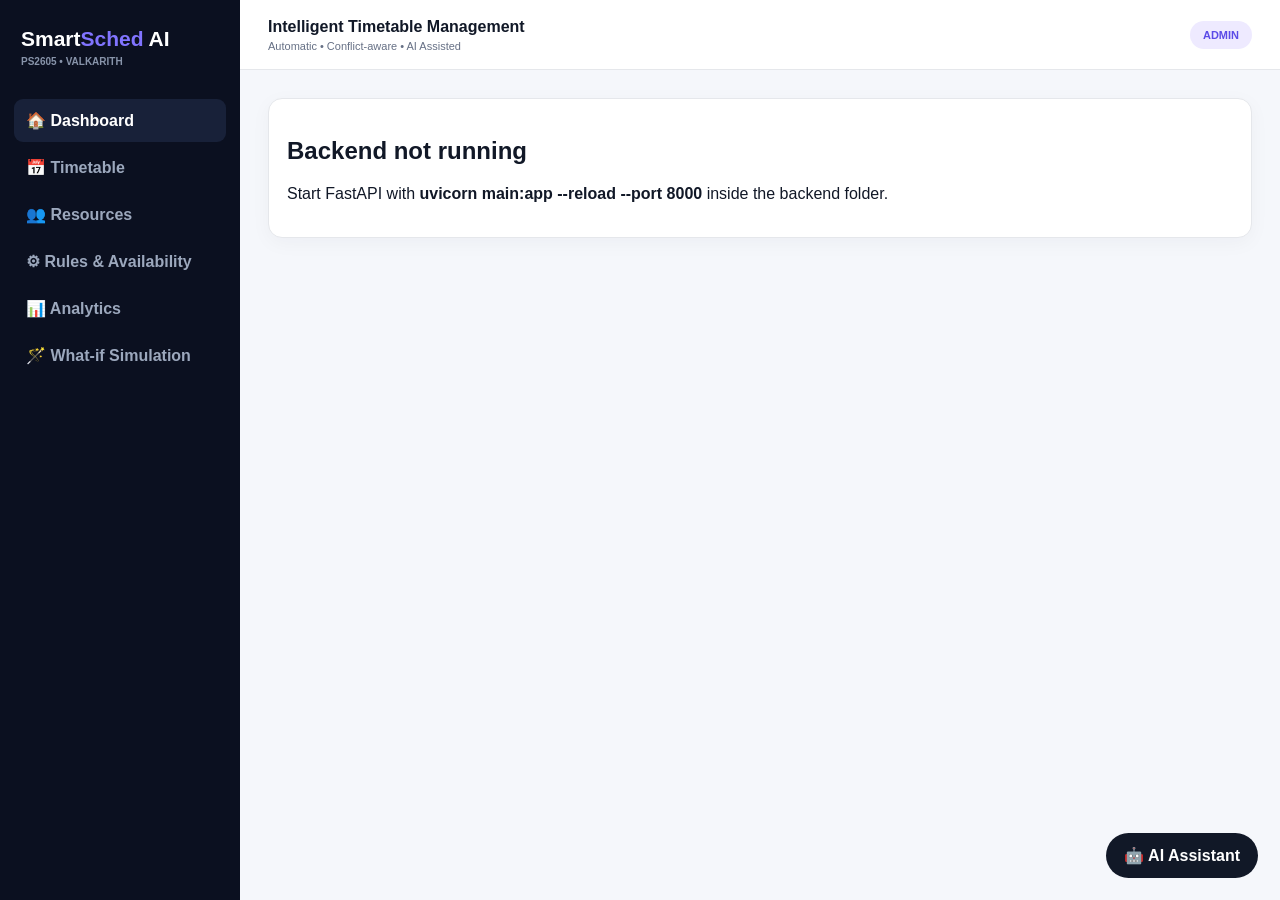
==== frontend/index.html @ b8003b37 "Initial commit" ====
<!doctype html>
<html lang="en">
<head>
<meta charset="UTF-8">
<meta name="viewport" content="width=device-width,initial-scale=1.0">
<title>SmartSched AI</title>
<link rel="stylesheet" href="style.css">
</head>
<body>
<div class="layout">
<aside>
  <div class="logo">Smart<span>Sched</span> AI<small>PS2605 • VALKARITH</small></div>
  <nav>
    <button class="active" data-page="dashboard">🏠 Dashboard</button>
    <button data-page="timetable">📅 Timetable</button>
    <button data-page="resources">👥 Resources</button>
    <button data-page="rules">⚙ Rules & Availability</button>
    <button data-page="analytics">📊 Analytics</button>
    <button data-page="whatif">🪄 What-if Simulation</button>
  </nav>
</aside>
<main>
<header><div><b>Intelligent Timetable Management</b><small>Automatic • Conflict-aware • AI Assisted</small></div><span class="badge">ADMIN</span></header>
<section id="app"></section>
</main>
</div>

<button class="ai-fab" id="aiOpen">🤖 AI Assistant</button>
<div class="ai-panel hidden" id="aiPanel">
  <div class="ai-head"><b>🤖 AI Scheduling Assistant</b><button id="aiClose">×</button></div>
  <div class="ai-body" id="aiBody"><div class="bubble">Hi! Ask me about conflicts, faculty workload, rooms, timetable generation or what-if scenarios.</div></div>
  <div class="ai-input"><input id="aiInput" placeholder="Ask something..."><button id="aiSend">➤</button></div>
</div>
<div id="toast"></div>
<script src="app.js"></script>
</body>
</html>
---- frontend/style.css ----
*{box-sizing:border-box}body{margin:0;font-family:Arial,sans-serif;background:#f5f7fb;color:#111827}button,input,select{font:inherit}button{cursor:pointer;border:1px solid #e5e7eb;background:#fff;border-radius:9px;padding:9px 12px;font-weight:600}button:hover{background:#f8fafc}.layout{display:flex;min-height:100vh}aside{width:240px;background:#0b1020;color:#dbe3f2;position:fixed;top:0;bottom:0;padding:20px 14px}.logo{font-size:21px;font-weight:800;color:#fff;padding:7px;margin-bottom:25px}.logo span{color:#8174ff}.logo small{display:block;color:#8894aa;font-size:10px;margin-top:5px}nav button{display:block;width:100%;text-align:left;border:0;background:transparent;color:#9ca8bd;margin:4px 0;padding:12px}.nav-active,nav button.active,nav button:hover{background:#182139;color:#fff}main{margin-left:240px;width:calc(100% - 240px)}header{height:70px;background:#fff;border-bottom:1px solid #e5e7eb;padding:0 28px;display:flex;justify-content:space-between;align-items:center;position:sticky;top:0;z-index:5}header b{display:block}header small{display:block;color:#667085;font-size:11px;margin-top:4px}.badge{background:#eeeaff;color:#5b4be7;border-radius:20px;padding:8px 13px;font-size:11px;font-weight:bold}#app{padding:28px;max-width:1500px;margin:auto}.title{display:flex;justify-content:space-between;align-items:end;margin-bottom:20px}.title h1{margin:0 0 6px;font-size:30px}.title p{margin:0;color:#667085;font-size:13px}.actions{display:flex;gap:8px}.primary{background:#5b5ce2;color:#fff;border-color:#5b5ce2}.success{background:#ecfdf3;color:#067647}.cards{display:grid;grid-template-columns:repeat(4,1fr);gap:14px;margin-bottom:18px}.card,.panel{background:#fff;border:1px solid #e5e7eb;border-radius:14px;padding:18px;box-shadow:0 5px 20px #1018280a}.card span{display:block;color:#667085;font-size:11px}.card b{font-size:27px;display:block;margin:5px 0}.grid2{display:grid;grid-template-columns:1fr 1fr;gap:18px}.panel{margin-bottom:18px}.panel h3{margin:0 0 6px}.muted{color:#667085;font-size:12px}.quick{display:grid;grid-template-columns:1fr 1fr;gap:9px;margin-top:12px}.quick button{text-align:left;padding:15px;background:#f7f7ff}.status{display:flex;justify-content:space-between;padding:11px 0;border-bottom:1px dashed #ddd;font-size:12px}table{width:100%;border-collapse:collapse;font-size:12px}th,td{text-align:left;padding:11px;border-bottom:1px solid #edf0f4}th{background:#f8fafc;color:#667085;font-size:10px;text-transform:uppercase}.table-wrap{overflow:auto}.form{display:flex;gap:8px;margin-bottom:14px}.form input{flex:1}input,select{padding:9px;border:1px solid #dfe3ea;border-radius:8px;outline:none}.toolbar{display:flex;gap:8px;align-items:center;margin-bottom:15px;flex-wrap:wrap}.tt{overflow:auto}.tt table{min-width:950px}.class{background:#f0efff;border:1px solid #dcd9ff;border-radius:8px;padding:7px;margin:3px;font-size:10px}.class b,.class span{display:block}.class b{color:#4338ca}.class span{color:#667085;margin-top:3px}.availability{display:grid;grid-template-columns:100px repeat(5,1fr);gap:4px;margin-top:15px}.availability>*{font-size:9px;padding:7px;text-align:center}.availability button{background:#ecfdf3;color:#027a48}.availability button.off{background:#fff1f0;color:#b42318}.rooms{display:grid;grid-template-columns:1fr 1fr;gap:10px}.room{border:1px solid #e5e7eb;border-radius:10px;padding:12px}.room button{font-size:9px;margin:2px;padding:5px}.room button.blocked{background:#fff1f0;color:#b42318}.bar{margin:14px 0}.barhead{display:flex;justify-content:space-between;font-size:11px}.barbg{height:9px;background:#edf0f5;border-radius:9px;margin-top:5px}.barfill{height:100%;background:#5b5ce2;border-radius:9px}.ai-fab{position:fixed;right:22px;bottom:22px;background:#111827;color:#fff;border:0;border-radius:25px;padding:13px 18px;z-index:10}.ai-panel{position:fixed;right:22px;bottom:75px;width:360px;height:480px;background:#fff;border:1px solid #ddd;border-radius:15px;box-shadow:0 20px 60px #0002;z-index:11;display:flex;flex-direction:column;overflow:hidden}.hidden{display:none}.ai-head{background:#111827;color:#fff;padding:13px;display:flex;justify-content:space-between}.ai-head button{background:none;color:#fff;border:0}.ai-body{flex:1;overflow:auto;background:#f8fafc;padding:12px}.bubble{background:#fff;border:1px solid #e5e7eb;border-radius:10px;padding:9px;font-size:11px;margin-bottom:8px}.user{background:#5b5ce2;color:#fff;margin-left:40px}.ai-input{display:flex;gap:5px;padding:9px;border-top:1px solid #ddd}.ai-input input{flex:1}.ai-input button{background:#111827;color:#fff}#toast{position:fixed;right:20px;top:85px;background:#111827;color:#fff;padding:11px 14px;border-radius:9px;font-size:11px;display:none;z-index:20}@media(max-width:900px){aside{width:70px}.logo{font-size:0}.logo:before{content:"S";font-size:22px}.logo small{display:none}nav button{font-size:0;text-align:center}main{margin-left:70px;width:calc(100% - 70px)}.cards{grid-template-columns:1fr 1fr}.grid2{grid-template-columns:1fr}}@media(max-width:600px){.cards{grid-template-columns:1fr}.title{display:block}.actions{margin-top:12px}.rooms{grid-template-columns:1fr}.ai-panel{left:10px;right:10px;width:auto}}
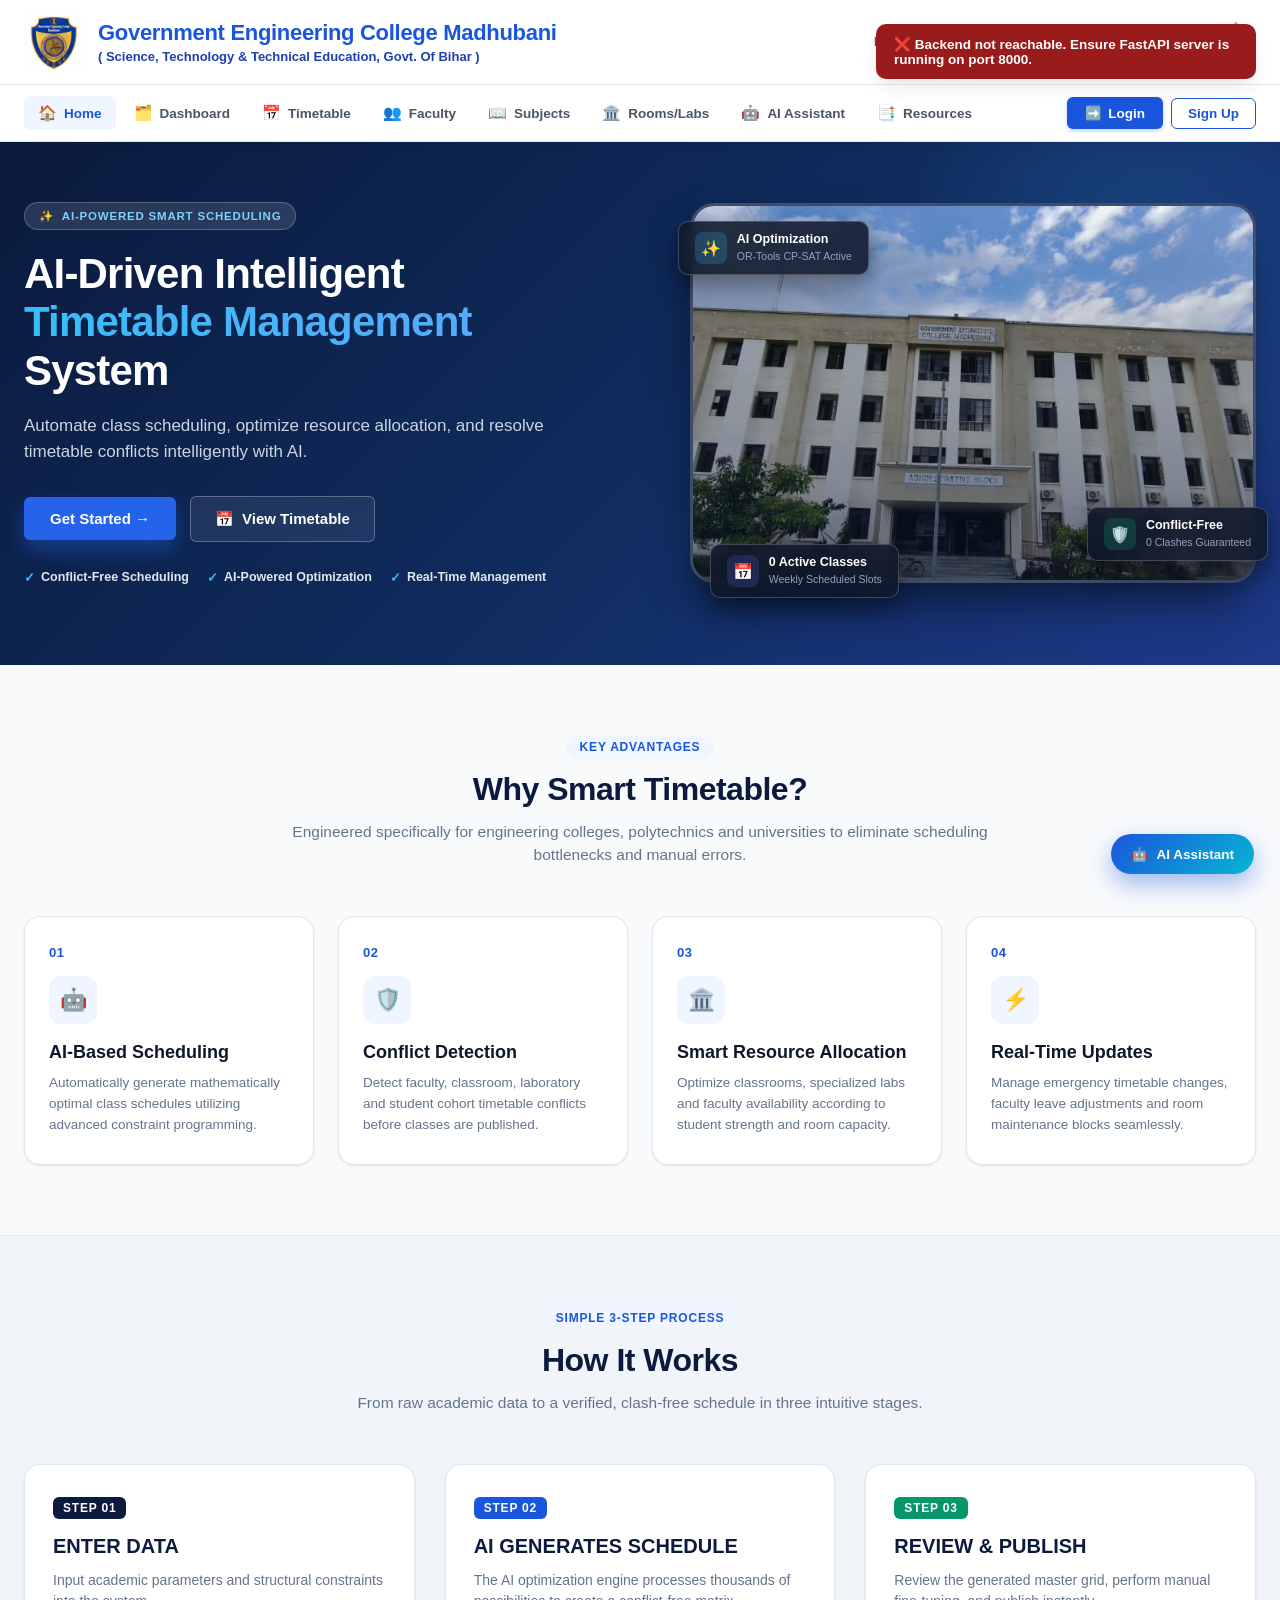
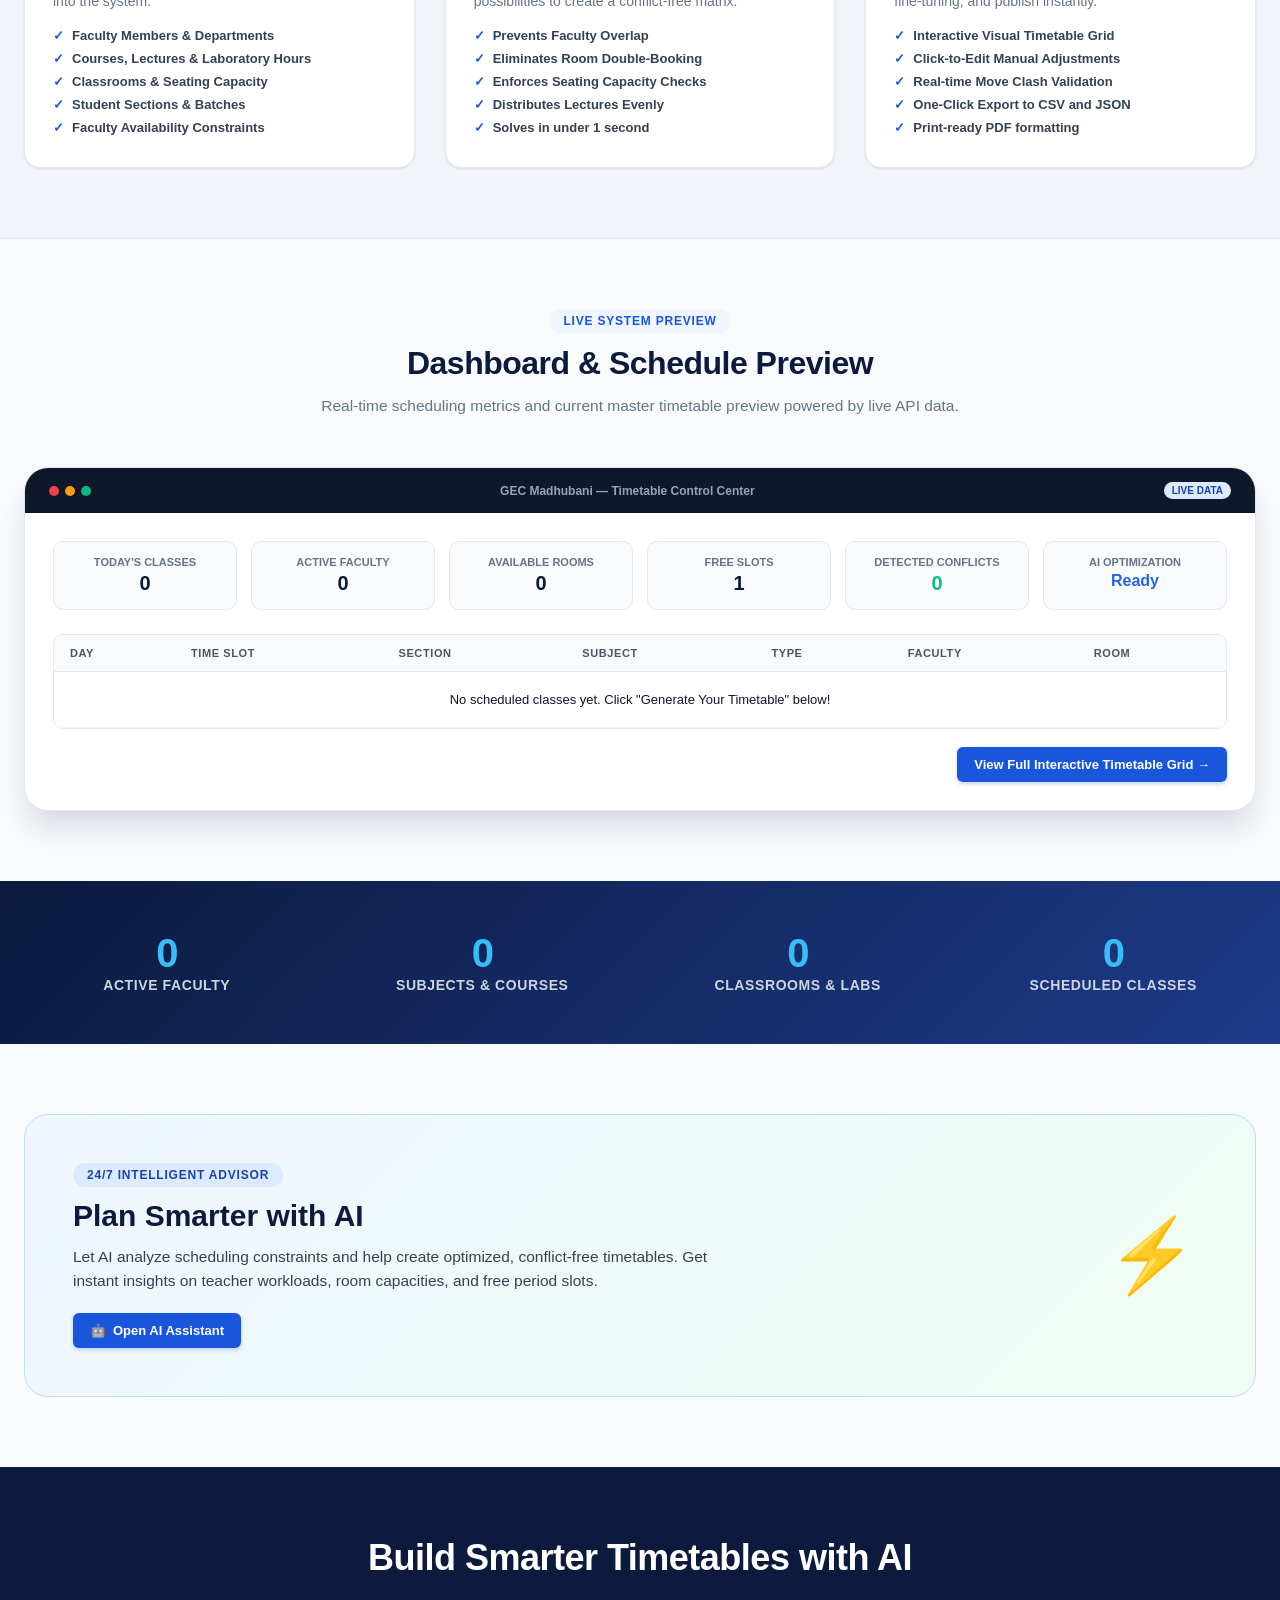
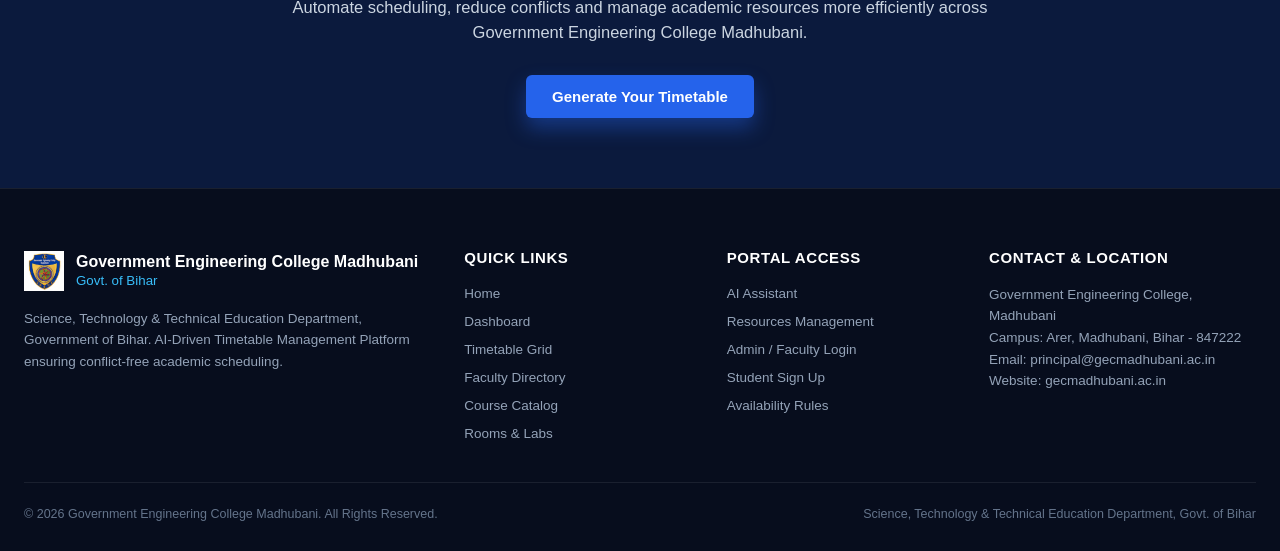
==== commit 0feaf553: "Update website" ====
--- a/frontend/index.html
+++ b/frontend/index.html
@@ -1,37 +1,470 @@
-<!doctype html>
+<!DOCTYPE html>
 <html lang="en">
 <head>
-<meta charset="UTF-8">
-<meta name="viewport" content="width=device-width,initial-scale=1.0">
-<title>SmartSched AI</title>
-<link rel="stylesheet" href="style.css">
+  <meta charset="UTF-8">
+  <meta name="viewport" content="width=device-width, initial-scale=1.0">
+  <title>Government Engineering College Madhubani — AI-Driven Intelligent Timetable Management System</title>
+  <link rel="stylesheet" href="style.css">
+  <link rel="icon" href="images/college_logo.png" type="image/png">
 </head>
 <body>
-<div class="layout">
-<aside>
-  <div class="logo">Smart<span>Sched</span> AI<small>PS2605 • VALKARITH</small></div>
-  <nav>
-    <button class="active" data-page="dashboard">🏠 Dashboard</button>
-    <button data-page="timetable">📅 Timetable</button>
-    <button data-page="resources">👥 Resources</button>
-    <button data-page="rules">⚙ Rules & Availability</button>
-    <button data-page="analytics">📊 Analytics</button>
-    <button data-page="whatif">🪄 What-if Simulation</button>
+
+  <!-- ========================================================
+       TOP COLLEGE BRANDING BANNER (Government of Bihar & GEC Madhubani)
+       ======================================================== -->
+  <header class="college-top-banner">
+    <div class="college-banner-inner">
+      <a href="javascript:void(0)" class="college-brand-left" onclick="navigate('home')">
+        <img src="images/college_logo.png" alt="Government Engineering College Madhubani Logo" class="college-logo-img">
+        <div class="college-titles">
+          <h1>Government Engineering College Madhubani</h1>
+          <div class="college-sub">( Science, Technology & Technical Education, Govt. Of Bihar )</div>
+        </div>
+      </a>
+
+      <div class="college-banner-right">
+        <!-- Accessibility Bar -->
+        <div class="accessibility-bar">
+          <div class="font-size-ctrls">
+            <span>Font Size:</span>
+            <button class="font-btn" onclick="setFontSize('lg')" title="Increase Font Size">A+</button>
+            <button class="font-btn" onclick="setFontSize('normal')" title="Normal Font Size">A</button>
+            <button class="font-btn" onclick="setFontSize('sm')" title="Decrease Font Size">A-</button>
+          </div>
+          <div class="color-dots">
+            <span>Color Scheme:</span>
+            <div class="color-dot blue" onclick="setColorTheme('blue')" title="Blue Theme"></div>
+            <div class="color-dot green" onclick="setColorTheme('green')" title="Green Theme"></div>
+            <div class="color-dot purple" onclick="setColorTheme('purple')" title="Purple Theme"></div>
+            <div class="color-dot amber" onclick="setColorTheme('amber')" title="Amber Theme"></div>
+          </div>
+        </div>
+
+        <!-- Government of Bihar State Emblem -->
+        <img src="images/bihar_emblem.png" alt="Government of Bihar Emblem" class="bihar-emblem-img">
+      </div>
+    </div>
+  </header>
+
+  <!-- ========================================================
+       STICKY MAIN NAVIGATION BAR
+       ======================================================== -->
+  <nav class="main-navbar">
+    <div class="navbar-inner">
+      <ul class="nav-links" id="mainNavLinks">
+        <li>
+          <button class="nav-item-btn active" data-nav="home" onclick="navigate('home')">
+            <span class="icon">🏠</span> Home
+          </button>
+        </li>
+        <li>
+          <button class="nav-item-btn" data-nav="dashboard" onclick="navigate('dashboard')">
+            <span class="icon">🗂️</span> Dashboard
+          </button>
+        </li>
+        <li>
+          <button class="nav-item-btn" data-nav="timetable" onclick="navigate('timetable')">
+            <span class="icon">📅</span> Timetable
+          </button>
+        </li>
+        <li>
+          <button class="nav-item-btn" data-nav="faculty" onclick="navigate('faculty')">
+            <span class="icon">👥</span> Faculty
+          </button>
+        </li>
+        <li>
+          <button class="nav-item-btn" data-nav="subjects" onclick="navigate('subjects')">
+            <span class="icon">📖</span> Subjects
+          </button>
+        </li>
+        <li>
+          <button class="nav-item-btn" data-nav="rooms" onclick="navigate('rooms')">
+            <span class="icon">🏛️</span> Rooms/Labs
+          </button>
+        </li>
+        <li>
+          <button class="nav-item-btn" data-nav="ai" onclick="openAiAssistant()">
+            <span class="icon">🤖</span> AI Assistant
+          </button>
+        </li>
+        <li>
+          <button class="nav-item-btn" data-nav="resources" onclick="navigate('resources')">
+            <span class="icon">📑</span> Resources
+          </button>
+        </li>
+      </ul>
+
+      <!-- Mobile Hamburger Button -->
+      <button class="mobile-hamburger" id="navToggleBtn" onclick="toggleMobileNav()" aria-label="Toggle Navigation">
+        ☰
+      </button>
+
+      <!-- Right Side Auth Buttons (Login & Sign Up) -->
+      <div class="nav-auth-group">
+        <div id="unauthButtons" style="display:flex; align-items:center; gap:8px;">
+          <button class="nav-login-btn" onclick="openAuthModal('login')">
+            <span>➡️</span> Login
+          </button>
+          <button class="nav-signup-btn" onclick="openAuthModal('register')">
+            Sign Up
+          </button>
+        </div>
+
+        <div id="authProfileGroup" style="display:none; align-items:center; gap:8px;">
+          <div class="user-profile-badge" onclick="openAuthModal('login')" title="Account settings">
+            <div class="user-avatar" id="headerAvatar">A</div>
+            <div class="user-info">
+              <span class="user-name" id="headerUserName">Admin</span>
+              <span class="role-pill admin" id="headerUserRole">ADMIN</span>
+            </div>
+          </div>
+          <button class="btn btn-sm btn-secondary" onclick="logout()" title="Logout">Logout</button>
+        </div>
+      </div>
+    </div>
   </nav>
-</aside>
-<main>
-<header><div><b>Intelligent Timetable Management</b><small>Automatic • Conflict-aware • AI Assisted</small></div><span class="badge">ADMIN</span></header>
-<section id="app"></section>
-</main>
-</div>
-
-<button class="ai-fab" id="aiOpen">🤖 AI Assistant</button>
-<div class="ai-panel hidden" id="aiPanel">
-  <div class="ai-head"><b>🤖 AI Scheduling Assistant</b><button id="aiClose">×</button></div>
-  <div class="ai-body" id="aiBody"><div class="bubble">Hi! Ask me about conflicts, faculty workload, rooms, timetable generation or what-if scenarios.</div></div>
-  <div class="ai-input"><input id="aiInput" placeholder="Ask something..."><button id="aiSend">➤</button></div>
-</div>
-<div id="toast"></div>
-<script src="app.js"></script>
+
+  <!-- ========================================================
+       DYNAMIC APP VIEW MOUNT POINT
+       ======================================================== -->
+  <main id="app">
+    <!-- Rendered dynamically by app.js: Homepage or Management Views -->
+  </main>
+
+  <!-- ========================================================
+       FLOATING AI ASSISTANT WIDGET
+       ======================================================== -->
+  <button class="ai-fab" id="aiOpenBtn" onclick="openAiAssistant()">
+    <span>🤖</span> AI Assistant
+  </button>
+
+  <div class="ai-drawer hidden" id="aiDrawer">
+    <div class="ai-drawer-header">
+      <b><span>🤖</span> SmartSched AI Assistant</b>
+      <button class="ai-close-btn" id="aiCloseBtn" onclick="closeAiAssistant()">×</button>
+    </div>
+    <div class="ai-messages-container" id="aiMessages">
+      <div class="ai-bubble assistant">
+        👋 Hello! I am your AI Timetable Assistant for <b>Government Engineering College Madhubani</b>. Ask me about conflict checks, faculty workload, room utilization, or how the CP-SAT scheduling algorithm works!
+      </div>
+    </div>
+    <div class="ai-prompt-chips">
+      <button class="chip-btn" onclick="sendAiPrompt('Check conflicts')">⚠️ Check conflicts</button>
+      <button class="chip-btn" onclick="sendAiPrompt('Faculty workload')">👨‍🏫 Faculty workload</button>
+      <button class="chip-btn" onclick="sendAiPrompt('Room utilization')">🚪 Room utilization</button>
+      <button class="chip-btn" onclick="sendAiPrompt('Sections overview')">📚 Sections</button>
+      <button class="chip-btn" onclick="sendAiPrompt('How does the AI generator work?')">⚙️ Solver rules</button>
+    </div>
+    <div class="ai-input-bar">
+      <input type="text" id="aiInput" placeholder="Ask AI assistant...">
+      <button id="aiSendBtn" onclick="sendAiMessage()">➤</button>
+    </div>
+  </div>
+
+  <!-- Toast Notification Container -->
+  <div id="toast"></div>
+
+  <!-- ========================================================
+       MODALS
+       ======================================================== -->
+
+  <!-- Auth Modal (Sign In & Sign Up) -->
+  <div class="modal-overlay" id="authModal">
+    <div class="modal-content" style="max-width: 440px;">
+      <div class="modal-header">
+        <h3 id="authModalTitle">Sign In to SmartSched</h3>
+        <button class="modal-close-btn" onclick="closeModal('authModal')">×</button>
+      </div>
+      <div class="modal-body">
+        <div style="display:flex; border-bottom:1px solid #e2e8f0; margin-bottom:16px;">
+          <button id="authTabLogin" class="btn" style="flex:1; border-radius:0; border-bottom:2px solid var(--royal-blue); font-weight:700;" onclick="switchAuthTab('login')">Sign In</button>
+          <button id="authTabRegister" class="btn" style="flex:1; border-radius:0; border-bottom:2px solid transparent; color:#64748b;" onclick="switchAuthTab('register')">Sign Up</button>
+        </div>
+
+        <form id="authForm" onsubmit="handleAuthSubmit(event)">
+          <!-- Register Only Fields -->
+          <div id="registerFields" style="display:none;">
+            <div class="form-group">
+              <label>Full Name</label>
+              <input type="text" id="authFullName" class="form-control" placeholder="e.g. Prof. R. K. Sharma">
+            </div>
+            <div class="form-group">
+              <label>Email Address</label>
+              <input type="email" id="authEmail" class="form-control" placeholder="name@gecmadhubani.ac.in">
+            </div>
+            <div class="form-group">
+              <label>User Role</label>
+              <select id="authRole" class="form-control">
+                <option value="student">Student</option>
+                <option value="teacher">Teacher / Faculty</option>
+                <option value="admin">Administrator</option>
+              </select>
+            </div>
+          </div>
+
+          <div class="form-group">
+            <label>Username</label>
+            <input type="text" id="authUsername" class="form-control" placeholder="Enter username" required>
+          </div>
+          <div class="form-group">
+            <label>Password</label>
+            <input type="password" id="authPassword" class="form-control" placeholder="Enter password" required>
+          </div>
+
+          <div style="display:flex; justify-content:space-between; align-items:center; margin:14px 0;">
+            <div style="font-size:12px; color:#64748b;" id="authHint">Default admin: <b>admin / admin123</b></div>
+          </div>
+
+          <button type="submit" class="btn btn-primary" style="width:100%; padding:11px;" id="authSubmitBtn">Sign In</button>
+        </form>
+
+        <div style="margin-top:16px; padding-top:14px; border-top:1px solid #f1f5f9; text-align:center;">
+          <small style="color:#64748b; font-size:11.5px;">Quick 1-Click Demo Logins:</small>
+          <div style="display:flex; gap:6px; justify-content:center; margin-top:8px;">
+            <button class="btn btn-sm btn-secondary" onclick="quickLogin('admin')">Admin</button>
+            <button class="btn btn-sm btn-secondary" onclick="quickLogin('teacher')">Teacher</button>
+            <button class="btn btn-sm btn-secondary" onclick="quickLogin('student')">Student</button>
+          </div>
+        </div>
+      </div>
+    </div>
+  </div>
+
+  <!-- Faculty Modal -->
+  <div class="modal-overlay" id="facultyModal">
+    <div class="modal-content">
+      <div class="modal-header">
+        <h3 id="facultyModalTitle">Add Faculty Member</h3>
+        <button class="modal-close-btn" onclick="closeModal('facultyModal')">×</button>
+      </div>
+      <div class="modal-body">
+        <form id="facultyForm" onsubmit="saveFaculty(event)">
+          <input type="hidden" id="facultyId">
+          <div class="form-group">
+            <label>Faculty Full Name *</label>
+            <input type="text" id="facultyName" class="form-control" placeholder="e.g. Dr. Rajesh Verma" required>
+          </div>
+          <div class="form-group">
+            <label>Department *</label>
+            <select id="facultyDept" class="form-control" required>
+              <option value="CSE">Computer Science & Engineering (CSE)</option>
+              <option value="ECE">Electronics & Communication (ECE)</option>
+              <option value="EE">Electrical Engineering (EE)</option>
+              <option value="ME">Mechanical Engineering (ME)</option>
+              <option value="CE">Civil Engineering (CE)</option>
+              <option value="Maths">Mathematics & Basic Sciences</option>
+              <option value="Humanities">Management & Humanities</option>
+            </select>
+          </div>
+          <div class="form-actions">
+            <button type="button" class="btn btn-secondary" onclick="closeModal('facultyModal')">Cancel</button>
+            <button type="submit" class="btn btn-primary">Save Faculty</button>
+          </div>
+        </form>
+      </div>
+    </div>
+  </div>
+
+  <!-- Subject Modal -->
+  <div class="modal-overlay" id="subjectModal">
+    <div class="modal-content">
+      <div class="modal-header">
+        <h3 id="subjectModalTitle">Add Course / Subject</h3>
+        <button class="modal-close-btn" onclick="closeModal('subjectModal')">×</button>
+      </div>
+      <div class="modal-body">
+        <form id="subjectForm" onsubmit="saveSubject(event)">
+          <input type="hidden" id="subjectId">
+          <div class="form-row">
+            <div class="form-group">
+              <label>Subject Code *</label>
+              <input type="text" id="subjectCode" class="form-control" placeholder="e.g. CS201" required>
+            </div>
+            <div class="form-group">
+              <label>Subject Type *</label>
+              <select id="subjectType" class="form-control" required>
+                <option value="Lecture">Lecture</option>
+                <option value="Lab">Lab (Practical)</option>
+              </select>
+            </div>
+          </div>
+          <div class="form-group">
+            <label>Subject Name *</label>
+            <input type="text" id="subjectName" class="form-control" placeholder="e.g. Algorithms Design & Analysis" required>
+          </div>
+          <div class="form-row">
+            <div class="form-group">
+              <label>Assigned Faculty</label>
+              <select id="subjectFaculty" class="form-control"></select>
+            </div>
+            <div class="form-group">
+              <label>Weekly Hours *</label>
+              <input type="number" id="subjectHours" class="form-control" min="1" max="10" value="3" required>
+            </div>
+          </div>
+          <div class="form-actions">
+            <button type="button" class="btn btn-secondary" onclick="closeModal('subjectModal')">Cancel</button>
+            <button type="submit" class="btn btn-primary">Save Subject</button>
+          </div>
+        </form>
+      </div>
+    </div>
+  </div>
+
+  <!-- Room Modal -->
+  <div class="modal-overlay" id="roomModal">
+    <div class="modal-content">
+      <div class="modal-header">
+        <h3 id="roomModalTitle">Add Room / Laboratory</h3>
+        <button class="modal-close-btn" onclick="closeModal('roomModal')">×</button>
+      </div>
+      <div class="modal-body">
+        <form id="roomForm" onsubmit="saveRoom(event)">
+          <input type="hidden" id="roomId">
+          <div class="form-group">
+            <label>Room Name / Number *</label>
+            <input type="text" id="roomName" class="form-control" placeholder="e.g. CSE-204 or AI-Lab" required>
+          </div>
+          <div class="form-row">
+            <div class="form-group">
+              <label>Room Type *</label>
+              <select id="roomType" class="form-control" required>
+                <option value="Classroom">Classroom</option>
+                <option value="Lab">Lab</option>
+              </select>
+            </div>
+            <div class="form-group">
+              <label>Seating Capacity *</label>
+              <input type="number" id="roomCapacity" class="form-control" min="10" max="300" value="60" required>
+            </div>
+          </div>
+          <div class="form-actions">
+            <button type="button" class="btn btn-secondary" onclick="closeModal('roomModal')">Cancel</button>
+            <button type="submit" class="btn btn-primary">Save Room</button>
+          </div>
+        </form>
+      </div>
+    </div>
+  </div>
+
+  <!-- Section Modal -->
+  <div class="modal-overlay" id="sectionModal">
+    <div class="modal-content">
+      <div class="modal-header">
+        <h3 id="sectionModalTitle">Add Section / Cohort</h3>
+        <button class="modal-close-btn" onclick="closeModal('sectionModal')">×</button>
+      </div>
+      <div class="modal-body">
+        <form id="sectionForm" onsubmit="saveSection(event)">
+          <input type="hidden" id="sectionId">
+          <div class="form-group">
+            <label>Section Name *</label>
+            <input type="text" id="sectionName" class="form-control" placeholder="e.g. CSE-A, ECE-B" required>
+          </div>
+          <div class="form-row">
+            <div class="form-group">
+              <label>Semester / Year *</label>
+              <input type="text" id="sectionSemester" class="form-control" placeholder="e.g. 3rd Sem" value="3rd" required>
+            </div>
+            <div class="form-group">
+              <label>Number of Students *</label>
+              <input type="number" id="sectionStudents" class="form-control" min="1" max="250" value="50" required>
+            </div>
+          </div>
+          <div class="form-actions">
+            <button type="button" class="btn btn-secondary" onclick="closeModal('sectionModal')">Cancel</button>
+            <button type="submit" class="btn btn-primary">Save Section</button>
+          </div>
+        </form>
+      </div>
+    </div>
+  </div>
+
+  <!-- Timetable Entry Manual Add/Edit Modal -->
+  <div class="modal-overlay" id="entryModal">
+    <div class="modal-content">
+      <div class="modal-header">
+        <h3 id="entryModalTitle">Edit Timetable Class</h3>
+        <button class="modal-close-btn" onclick="closeModal('entryModal')">×</button>
+      </div>
+      <div class="modal-body">
+        <form id="entryForm" onsubmit="saveEntry(event)">
+          <input type="hidden" id="entryId">
+          <div class="form-row">
+            <div class="form-group">
+              <label>Day *</label>
+              <select id="entryDay" class="form-control" required></select>
+            </div>
+            <div class="form-group">
+              <label>Time Slot *</label>
+              <select id="entrySlot" class="form-control" required></select>
+            </div>
+          </div>
+          <div class="form-group">
+            <label>Section *</label>
+            <select id="entrySection" class="form-control" required></select>
+          </div>
+          <div class="form-group">
+            <label>Subject *</label>
+            <select id="entrySubject" class="form-control" onchange="onEntrySubjectChange()" required></select>
+          </div>
+          <div class="form-row">
+            <div class="form-group">
+              <label>Faculty *</label>
+              <select id="entryFaculty" class="form-control"></select>
+            </div>
+            <div class="form-group">
+              <label>Room / Lab *</label>
+              <select id="entryRoom" class="form-control" required></select>
+            </div>
+          </div>
+
+          <div id="entryConflictAlert" style="display:none; padding:10px 14px; background:#fef2f2; border:1px solid #fecaca; border-radius:8px; color:#b91c1c; font-size:12px; margin-top:10px;">
+          </div>
+
+          <div class="form-actions" style="justify-content:space-between;">
+            <button type="button" class="btn btn-danger" id="entryDeleteBtn" onclick="deleteEntry()" style="display:none;">🗑 Delete Class</button>
+            <div style="display:flex; gap:10px; margin-left:auto;">
+              <button type="button" class="btn btn-secondary" onclick="closeModal('entryModal')">Cancel</button>
+              <button type="submit" class="btn btn-primary" id="entrySaveBtn">Save Class</button>
+            </div>
+          </div>
+        </form>
+      </div>
+    </div>
+  </div>
+
+  <!-- Schedule Config Modal -->
+  <div class="modal-overlay" id="configModal">
+    <div class="modal-content" style="max-width: 580px;">
+      <div class="modal-header">
+        <h3>Configure Working Days & Time Slots</h3>
+        <button class="modal-close-btn" onclick="closeModal('configModal')">×</button>
+      </div>
+      <div class="modal-body">
+        <form id="configForm" onsubmit="saveScheduleConfig(event)">
+          <div class="form-group">
+            <label>Active Working Days (comma-separated)</label>
+            <input type="text" id="configDaysInput" class="form-control" value="Monday, Tuesday, Wednesday, Thursday, Friday" required>
+            <small style="color:#64748b; font-size:11px;">Example: Monday, Tuesday, Wednesday, Thursday, Friday, Saturday</small>
+          </div>
+
+          <div class="form-group" style="margin-top:18px;">
+            <label>Time Slots</label>
+            <div id="slotsConfigList" style="display:flex; flex-direction:column; gap:8px;"></div>
+            <button type="button" class="btn btn-sm btn-secondary" onclick="addSlotRow()" style="margin-top:8px;">+ Add Slot</button>
+          </div>
+
+          <div class="form-actions">
+            <button type="button" class="btn btn-secondary" onclick="closeModal('configModal')">Cancel</button>
+            <button type="submit" class="btn btn-primary">Save Settings</button>
+          </div>
+        </form>
+      </div>
+    </div>
+  </div>
+
+  <!-- Application Script -->
+  <script src="app.js"></script>
 </body>
 </html>
--- a/frontend/style.css
+++ b/frontend/style.css
@@ -1 +1,1844 @@
-*{box-sizing:border-box}body{margin:0;font-family:Arial,sans-serif;background:#f5f7fb;color:#111827}button,input,select{font:inherit}button{cursor:pointer;border:1px solid #e5e7eb;background:#fff;border-radius:9px;padding:9px 12px;font-weight:600}button:hover{background:#f8fafc}.layout{display:flex;min-height:100vh}aside{width:240px;background:#0b1020;color:#dbe3f2;position:fixed;top:0;bottom:0;padding:20px 14px}.logo{font-size:21px;font-weight:800;color:#fff;padding:7px;margin-bottom:25px}.logo span{color:#8174ff}.logo small{display:block;color:#8894aa;font-size:10px;margin-top:5px}nav button{display:block;width:100%;text-align:left;border:0;background:transparent;color:#9ca8bd;margin:4px 0;padding:12px}.nav-active,nav button.active,nav button:hover{background:#182139;color:#fff}main{margin-left:240px;width:calc(100% - 240px)}header{height:70px;background:#fff;border-bottom:1px solid #e5e7eb;padding:0 28px;display:flex;justify-content:space-between;align-items:center;position:sticky;top:0;z-index:5}header b{display:block}header small{display:block;color:#667085;font-size:11px;margin-top:4px}.badge{background:#eeeaff;color:#5b4be7;border-radius:20px;padding:8px 13px;font-size:11px;font-weight:bold}#app{padding:28px;max-width:1500px;margin:auto}.title{display:flex;justify-content:space-between;align-items:end;margin-bottom:20px}.title h1{margin:0 0 6px;font-size:30px}.title p{margin:0;color:#667085;font-size:13px}.actions{display:flex;gap:8px}.primary{background:#5b5ce2;color:#fff;border-color:#5b5ce2}.success{background:#ecfdf3;color:#067647}.cards{display:grid;grid-template-columns:repeat(4,1fr);gap:14px;margin-bottom:18px}.card,.panel{background:#fff;border:1px solid #e5e7eb;border-radius:14px;padding:18px;box-shadow:0 5px 20px #1018280a}.card span{display:block;color:#667085;font-size:11px}.card b{font-size:27px;display:block;margin:5px 0}.grid2{display:grid;grid-template-columns:1fr 1fr;gap:18px}.panel{margin-bottom:18px}.panel h3{margin:0 0 6px}.muted{color:#667085;font-size:12px}.quick{display:grid;grid-template-columns:1fr 1fr;gap:9px;margin-top:12px}.quick button{text-align:left;padding:15px;background:#f7f7ff}.status{display:flex;justify-content:space-between;padding:11px 0;border-bottom:1px dashed #ddd;font-size:12px}table{width:100%;border-collapse:collapse;font-size:12px}th,td{text-align:left;padding:11px;border-bottom:1px solid #edf0f4}th{background:#f8fafc;color:#667085;font-size:10px;text-transform:uppercase}.table-wrap{overflow:auto}.form{display:flex;gap:8px;margin-bottom:14px}.form input{flex:1}input,select{padding:9px;border:1px solid #dfe3ea;border-radius:8px;outline:none}.toolbar{display:flex;gap:8px;align-items:center;margin-bottom:15px;flex-wrap:wrap}.tt{overflow:auto}.tt table{min-width:950px}.class{background:#f0efff;border:1px solid #dcd9ff;border-radius:8px;padding:7px;margin:3px;font-size:10px}.class b,.class span{display:block}.class b{color:#4338ca}.class span{color:#667085;margin-top:3px}.availability{display:grid;grid-template-columns:100px repeat(5,1fr);gap:4px;margin-top:15px}.availability>*{font-size:9px;padding:7px;text-align:center}.availability button{background:#ecfdf3;color:#027a48}.availability button.off{background:#fff1f0;color:#b42318}.rooms{display:grid;grid-template-columns:1fr 1fr;gap:10px}.room{border:1px solid #e5e7eb;border-radius:10px;padding:12px}.room button{font-size:9px;margin:2px;padding:5px}.room button.blocked{background:#fff1f0;color:#b42318}.bar{margin:14px 0}.barhead{display:flex;justify-content:space-between;font-size:11px}.barbg{height:9px;background:#edf0f5;border-radius:9px;margin-top:5px}.barfill{height:100%;background:#5b5ce2;border-radius:9px}.ai-fab{position:fixed;right:22px;bottom:22px;background:#111827;color:#fff;border:0;border-radius:25px;padding:13px 18px;z-index:10}.ai-panel{position:fixed;right:22px;bottom:75px;width:360px;height:480px;background:#fff;border:1px solid #ddd;border-radius:15px;box-shadow:0 20px 60px #0002;z-index:11;display:flex;flex-direction:column;overflow:hidden}.hidden{display:none}.ai-head{background:#111827;color:#fff;padding:13px;display:flex;justify-content:space-between}.ai-head button{background:none;color:#fff;border:0}.ai-body{flex:1;overflow:auto;background:#f8fafc;padding:12px}.bubble{background:#fff;border:1px solid #e5e7eb;border-radius:10px;padding:9px;font-size:11px;margin-bottom:8px}.user{background:#5b5ce2;color:#fff;margin-left:40px}.ai-input{display:flex;gap:5px;padding:9px;border-top:1px solid #ddd}.ai-input input{flex:1}.ai-input button{background:#111827;color:#fff}#toast{position:fixed;right:20px;top:85px;background:#111827;color:#fff;padding:11px 14px;border-radius:9px;font-size:11px;display:none;z-index:20}@media(max-width:900px){aside{width:70px}.logo{font-size:0}.logo:before{content:"S";font-size:22px}.logo small{display:none}nav button{font-size:0;text-align:center}main{margin-left:70px;width:calc(100% - 70px)}.cards{grid-template-columns:1fr 1fr}.grid2{grid-template-columns:1fr}}@media(max-width:600px){.cards{grid-template-columns:1fr}.title{display:block}.actions{margin-top:12px}.rooms{grid-template-columns:1fr}.ai-panel{left:10px;right:10px;width:auto}}+/* ========================================================
+   SmartSched AI — Government Engineering College Madhubani
+   Production Design System (College Branding + AI Tech)
+   ======================================================== */
+
+:root {
+  --font-main: 'Segoe UI', -apple-system, BlinkMacSystemFont, Roboto, Helvetica, Arial, sans-serif;
+  --bg-main: #f8fafc;
+  --bg-card: #ffffff;
+  --bg-dark: #0a1128;
+  --bg-header: #ffffff;
+  
+  --navy: #0b1a3d;
+  --royal-blue: #1a56db;
+  --royal-blue-hover: #1646b5;
+  --accent-cyan: #0284c7;
+  --accent-light: #e0f2fe;
+  
+  --border: #e2e8f0;
+  --border-dark: #cbd5e1;
+  --text-main: #0f172a;
+  --text-muted: #64748b;
+  
+  --success: #10b981;
+  --success-light: #ecfdf5;
+  --warning: #f59e0b;
+  --danger: #ef4444;
+  --danger-light: #fef2f2;
+
+  --radius-sm: 6px;
+  --radius-md: 10px;
+  --radius-lg: 16px;
+  --radius-xl: 24px;
+  
+  --shadow-sm: 0 1px 3px rgba(0,0,0,0.06), 0 1px 2px rgba(0,0,0,0.04);
+  --shadow-md: 0 4px 6px -1px rgba(0,0,0,0.08), 0 2px 4px -1px rgba(0,0,0,0.04);
+  --shadow-lg: 0 10px 20px -3px rgba(0,0,0,0.09), 0 4px 6px -2px rgba(0,0,0,0.04);
+  --shadow-xl: 0 20px 30px -5px rgba(11,26,61,0.15);
+  
+  --base-font-size: 16px;
+}
+
+/* Accessibility Font Size scaling */
+html {
+  font-size: var(--base-font-size);
+}
+html.font-lg {
+  --base-font-size: 18px;
+}
+html.font-sm {
+  --base-font-size: 14.5px;
+}
+
+/* Color Scheme classes */
+body.theme-green {
+  --royal-blue: #059669;
+  --royal-blue-hover: #047857;
+  --accent-cyan: #10b981;
+}
+body.theme-purple {
+  --royal-blue: #7c3aed;
+  --royal-blue-hover: #6d28d9;
+  --accent-cyan: #8b5cf6;
+}
+body.theme-amber {
+  --royal-blue: #d97706;
+  --royal-blue-hover: #b45309;
+  --accent-cyan: #f59e0b;
+}
+
+* {
+  box-sizing: border-box;
+  margin: 0;
+  padding: 0;
+}
+
+body {
+  font-family: var(--font-main);
+  background: var(--bg-main);
+  color: var(--text-main);
+  min-height: 100vh;
+  -webkit-font-smoothing: antialiased;
+  overflow-x: hidden;
+}
+
+/* ========================================================
+   College Header Top Banner (Matching IMAGE 1)
+   ======================================================== */
+
+.college-top-banner {
+  background: #ffffff;
+  border-bottom: 1px solid #e5e7eb;
+  padding: 10px 24px;
+  position: relative;
+  z-index: 60;
+}
+
+.college-banner-inner {
+  max-width: 1440px;
+  margin: 0 auto;
+  display: flex;
+  align-items: center;
+  justify-content: space-between;
+  gap: 20px;
+}
+
+.college-brand-left {
+  display: flex;
+  align-items: center;
+  gap: 16px;
+  text-decoration: none;
+}
+
+.college-logo-img {
+  width: 58px;
+  height: 64px;
+  object-fit: contain;
+  flex: none;
+}
+
+.college-titles h1 {
+  font-size: 22px;
+  font-weight: 800;
+  color: #1a56db;
+  letter-spacing: -0.3px;
+  margin: 0;
+  line-height: 1.2;
+}
+
+.college-titles .college-sub {
+  font-size: 13px;
+  font-weight: 600;
+  color: #1e40af;
+  margin-top: 3px;
+}
+
+.college-banner-right {
+  display: flex;
+  align-items: center;
+  gap: 18px;
+}
+
+.accessibility-bar {
+  display: flex;
+  align-items: center;
+  gap: 14px;
+  font-size: 12px;
+  color: #4b5563;
+  font-weight: 600;
+}
+
+.font-size-ctrls {
+  display: flex;
+  align-items: center;
+  gap: 4px;
+}
+
+.font-btn {
+  background: #0f172a;
+  color: #ffffff;
+  border: none;
+  border-radius: 4px;
+  padding: 2px 7px;
+  font-size: 11px;
+  font-weight: 700;
+  cursor: pointer;
+}
+.font-btn:hover { background: #334155; }
+
+.color-dots {
+  display: flex;
+  align-items: center;
+  gap: 5px;
+}
+
+.color-dot {
+  width: 14px;
+  height: 14px;
+  border-radius: 3px;
+  cursor: pointer;
+  border: 1px solid rgba(0,0,0,0.15);
+  transition: transform 0.15s ease;
+}
+.color-dot:hover { transform: scale(1.2); }
+.color-dot.blue { background: #2563eb; }
+.color-dot.green { background: #10b981; }
+.color-dot.purple { background: #8b5cf6; }
+.color-dot.amber { background: #f59e0b; }
+
+.bihar-emblem-img {
+  width: 44px;
+  height: 52px;
+  object-fit: contain;
+}
+
+/* ========================================================
+   Main Navigation Bar (Clean, Sticky, Responsive)
+   ======================================================== */
+
+.main-navbar {
+  background: #ffffff;
+  border-bottom: 1px solid #e2e8f0;
+  position: sticky;
+  top: 0;
+  z-index: 50;
+  box-shadow: 0 2px 8px rgba(0,0,0,0.04);
+}
+
+.navbar-inner {
+  max-width: 1440px;
+  margin: 0 auto;
+  padding: 0 24px;
+  height: 56px;
+  display: flex;
+  align-items: center;
+  justify-content: space-between;
+}
+
+.nav-links {
+  display: flex;
+  align-items: center;
+  gap: 4px;
+  list-style: none;
+}
+
+.nav-item-btn {
+  background: transparent;
+  border: none;
+  padding: 8px 14px;
+  border-radius: var(--radius-sm);
+  font-size: 13.5px;
+  font-weight: 600;
+  color: #4b5563;
+  cursor: pointer;
+  display: flex;
+  align-items: center;
+  gap: 7px;
+  transition: all 0.15s ease;
+}
+
+.nav-item-btn:hover {
+  color: var(--royal-blue);
+  background: #f1f5f9;
+}
+
+.nav-item-btn.active {
+  color: var(--royal-blue);
+  background: #eff6ff;
+  font-weight: 700;
+}
+
+.nav-item-btn .icon {
+  font-size: 15px;
+}
+
+.nav-auth-group {
+  display: flex;
+  align-items: center;
+  gap: 10px;
+}
+
+.nav-login-btn {
+  background: var(--royal-blue);
+  color: #fff;
+  border: none;
+  border-radius: var(--radius-sm);
+  padding: 8px 18px;
+  font-size: 13.5px;
+  font-weight: 700;
+  cursor: pointer;
+  display: inline-flex;
+  align-items: center;
+  gap: 6px;
+  transition: background 0.15s ease, transform 0.15s ease;
+  box-shadow: 0 2px 4px rgba(26,86,219,0.25);
+}
+
+.nav-login-btn:hover {
+  background: var(--royal-blue-hover);
+  transform: translateY(-1px);
+}
+
+.nav-signup-btn {
+  background: #ffffff;
+  color: var(--royal-blue);
+  border: 1.5px solid var(--royal-blue);
+  border-radius: var(--radius-sm);
+  padding: 7px 16px;
+  font-size: 13.5px;
+  font-weight: 700;
+  cursor: pointer;
+  transition: all 0.15s ease;
+}
+
+.nav-signup-btn:hover {
+  background: #eff6ff;
+}
+
+.mobile-hamburger {
+  display: none;
+  background: transparent;
+  border: 1px solid var(--border);
+  border-radius: var(--radius-sm);
+  padding: 6px 10px;
+  font-size: 18px;
+  cursor: pointer;
+}
+
+/* ========================================================
+   HOMEPAGE: SECTION 2 - HERO SECTION
+   ======================================================== */
+
+.hero-section {
+  position: relative;
+  background: linear-gradient(135deg, #0b1a3d 0%, #0f2b5c 50%, #1e3a8a 100%);
+  color: #ffffff;
+  padding: 60px 24px 80px;
+  overflow: hidden;
+}
+
+.hero-section::before {
+  content: "";
+  position: absolute;
+  top: -100px;
+  right: -100px;
+  width: 500px;
+  height: 500px;
+  border-radius: 50%;
+  background: radial-gradient(circle, rgba(56,189,248,0.18), transparent 70%);
+  pointer-events: none;
+}
+
+.hero-inner {
+  max-width: 1440px;
+  margin: 0 auto;
+  display: grid;
+  grid-template-columns: 1.05fr 0.95fr;
+  gap: 40px;
+  align-items: center;
+  position: relative;
+  z-index: 2;
+}
+
+.hero-content {
+  padding-right: 20px;
+}
+
+.hero-badge {
+  display: inline-flex;
+  align-items: center;
+  gap: 8px;
+  background: rgba(255, 255, 255, 0.12);
+  border: 1px solid rgba(255, 255, 255, 0.22);
+  padding: 6px 14px;
+  border-radius: 30px;
+  font-size: 11.5px;
+  font-weight: 800;
+  letter-spacing: 0.8px;
+  text-transform: uppercase;
+  color: #7dd3fc;
+  margin-bottom: 20px;
+  backdrop-filter: blur(8px);
+}
+
+.hero-title {
+  font-size: 42px;
+  font-weight: 800;
+  line-height: 1.15;
+  letter-spacing: -0.8px;
+  margin-bottom: 18px;
+  color: #ffffff;
+}
+
+.hero-title .gradient-text {
+  background: linear-gradient(90deg, #38bdf8, #60a5fa);
+  -webkit-background-clip: text;
+  -webkit-text-fill-color: transparent;
+  display: block;
+}
+
+.hero-desc {
+  font-size: 17px;
+  line-height: 1.55;
+  color: #cbd5e1;
+  margin-bottom: 30px;
+  max-width: 540px;
+}
+
+.hero-cta-btns {
+  display: flex;
+  align-items: center;
+  gap: 14px;
+  margin-bottom: 28px;
+  flex-wrap: wrap;
+}
+
+.btn-hero-primary {
+  background: #2563eb;
+  color: #fff;
+  border: none;
+  border-radius: var(--radius-sm);
+  padding: 13px 26px;
+  font-size: 15px;
+  font-weight: 700;
+  cursor: pointer;
+  display: inline-flex;
+  align-items: center;
+  gap: 8px;
+  box-shadow: 0 10px 20px rgba(37,99,235,0.4);
+  transition: all 0.2s ease;
+}
+
+.btn-hero-primary:hover {
+  background: #1d4ed8;
+  transform: translateY(-2px);
+  box-shadow: 0 14px 25px rgba(37,99,235,0.5);
+}
+
+.btn-hero-glass {
+  background: rgba(255, 255, 255, 0.08);
+  color: #fff;
+  border: 1px solid rgba(255, 255, 255, 0.28);
+  border-radius: var(--radius-sm);
+  padding: 13px 24px;
+  font-size: 15px;
+  font-weight: 700;
+  cursor: pointer;
+  display: inline-flex;
+  align-items: center;
+  gap: 8px;
+  backdrop-filter: blur(8px);
+  transition: all 0.2s ease;
+}
+
+.btn-hero-glass:hover {
+  background: rgba(255, 255, 255, 0.16);
+  border-color: #fff;
+  transform: translateY(-2px);
+}
+
+.hero-trust-list {
+  display: flex;
+  align-items: center;
+  gap: 18px;
+  flex-wrap: wrap;
+  font-size: 12.5px;
+  color: #94a3b8;
+  font-weight: 600;
+}
+
+.hero-trust-item {
+  display: flex;
+  align-items: center;
+  gap: 6px;
+  color: #e2e8f0;
+}
+.hero-trust-item span { color: #38bdf8; font-weight: 800; }
+
+/* Hero Right: Real College Image Container (IMAGE 2) */
+.hero-image-wrapper {
+  position: relative;
+  display: flex;
+  justify-content: center;
+}
+
+.hero-image-card {
+  position: relative;
+  width: 100%;
+  max-width: 580px;
+  height: 380px;
+  border-radius: var(--radius-xl);
+  overflow: hidden;
+  border: 3px solid rgba(255,255,255,0.22);
+  box-shadow: 0 25px 50px -12px rgba(0,0,0,0.6);
+  background: #0b1a3d;
+}
+
+.college-hero-photo {
+  width: 100%;
+  height: 100%;
+  object-fit: cover;
+  object-position: center;
+  display: block;
+  transition: transform 0.6s ease;
+}
+
+.hero-image-card:hover .college-hero-photo {
+  transform: scale(1.03);
+}
+
+.hero-image-overlay {
+  position: absolute;
+  inset: 0;
+  background: linear-gradient(180deg, rgba(11,26,61,0.05) 0%, rgba(11,26,61,0.45) 100%);
+  pointer-events: none;
+}
+
+/* Floating UI Badges around College Photo */
+.floating-badge {
+  position: absolute;
+  background: rgba(15, 23, 42, 0.85);
+  border: 1px solid rgba(255, 255, 255, 0.2);
+  backdrop-filter: blur(12px);
+  color: #ffffff;
+  padding: 10px 16px;
+  border-radius: var(--radius-md);
+  box-shadow: 0 10px 25px rgba(0,0,0,0.4);
+  display: flex;
+  align-items: center;
+  gap: 10px;
+  z-index: 10;
+  animation: floatBounce 4s ease-in-out infinite;
+}
+
+.floating-badge.badge-top-left {
+  top: 18px;
+  left: -12px;
+  animation-delay: 0s;
+}
+
+.floating-badge.badge-bottom-right {
+  bottom: 22px;
+  right: -12px;
+  animation-delay: 2s;
+}
+
+.floating-badge.badge-bottom-left {
+  bottom: -15px;
+  left: 20px;
+  animation-delay: 1s;
+}
+
+@keyframes floatBounce {
+  0%, 100% { transform: translateY(0); }
+  50% { transform: translateY(-6px); }
+}
+
+.badge-icon-box {
+  width: 32px;
+  height: 32px;
+  border-radius: 8px;
+  display: flex;
+  align-items: center;
+  justify-content: center;
+  font-size: 16px;
+}
+.badge-icon-box.cyan { background: rgba(56,189,248,0.2); color: #38bdf8; }
+.badge-icon-box.green { background: rgba(16,185,129,0.2); color: #10b981; }
+.badge-icon-box.blue { background: rgba(99,102,241,0.2); color: #818cf8; }
+
+.badge-text b { display: block; font-size: 12.5px; font-weight: 700; }
+.badge-text small { font-size: 10.5px; color: #94a3b8; }
+
+/* ========================================================
+   HOMEPAGE: SECTION 3 - WHY SMART TIMETABLE?
+   ======================================================== */
+
+.section-padding {
+  padding: 70px 24px;
+}
+
+.section-container {
+  max-width: 1440px;
+  margin: 0 auto;
+}
+
+.section-head {
+  text-align: center;
+  max-width: 700px;
+  margin: 0 auto 50px;
+}
+
+.section-tag {
+  display: inline-block;
+  font-size: 12px;
+  font-weight: 800;
+  letter-spacing: 0.8px;
+  text-transform: uppercase;
+  color: var(--royal-blue);
+  background: #eff6ff;
+  padding: 5px 14px;
+  border-radius: 20px;
+  margin-bottom: 12px;
+}
+
+.section-title {
+  font-size: 32px;
+  font-weight: 800;
+  color: var(--navy);
+  letter-spacing: -0.5px;
+  margin-bottom: 12px;
+}
+
+.section-subtitle {
+  font-size: 15.5px;
+  color: var(--text-muted);
+  line-height: 1.5;
+}
+
+.features-grid-4 {
+  display: grid;
+  grid-template-columns: repeat(4, 1fr);
+  gap: 24px;
+}
+
+.feature-card {
+  background: #ffffff;
+  border: 1px solid var(--border);
+  border-radius: var(--radius-lg);
+  padding: 28px 24px;
+  box-shadow: var(--shadow-sm);
+  transition: all 0.25s ease;
+  position: relative;
+  display: flex;
+  flex-direction: column;
+}
+
+.feature-card:hover {
+  transform: translateY(-6px);
+  box-shadow: var(--shadow-lg);
+  border-color: #bfdbfe;
+}
+
+.feature-num {
+  font-size: 13px;
+  font-weight: 800;
+  color: var(--royal-blue);
+  letter-spacing: 0.5px;
+  margin-bottom: 16px;
+}
+
+.feature-icon-circle {
+  width: 48px;
+  height: 48px;
+  border-radius: 12px;
+  background: #eff6ff;
+  color: var(--royal-blue);
+  display: flex;
+  align-items: center;
+  justify-content: center;
+  font-size: 22px;
+  margin-bottom: 18px;
+}
+
+.feature-card h3 {
+  font-size: 18px;
+  font-weight: 700;
+  color: var(--text-main);
+  margin-bottom: 10px;
+}
+
+.feature-card p {
+  font-size: 13.5px;
+  line-height: 1.55;
+  color: var(--text-muted);
+}
+
+/* ========================================================
+   HOMEPAGE: SECTION 4 - HOW IT WORKS
+   ======================================================== */
+
+.how-it-works-bg {
+  background: #f1f5f9;
+  border-top: 1px solid #e2e8f0;
+  border-bottom: 1px solid #e2e8f0;
+}
+
+.steps-grid-3 {
+  display: grid;
+  grid-template-columns: repeat(3, 1fr);
+  gap: 30px;
+  position: relative;
+}
+
+.step-card {
+  background: #ffffff;
+  border: 1px solid var(--border);
+  border-radius: var(--radius-lg);
+  padding: 32px 28px;
+  position: relative;
+  box-shadow: var(--shadow-sm);
+  transition: all 0.2s ease;
+}
+
+.step-card:hover {
+  transform: translateY(-4px);
+  box-shadow: var(--shadow-md);
+  border-color: #cbd5e1;
+}
+
+.step-badge {
+  font-size: 12px;
+  font-weight: 800;
+  letter-spacing: 0.8px;
+  text-transform: uppercase;
+  color: #fff;
+  background: var(--navy);
+  display: inline-block;
+  padding: 4px 10px;
+  border-radius: 6px;
+  margin-bottom: 16px;
+}
+
+.step-card h3 {
+  font-size: 20px;
+  font-weight: 800;
+  color: var(--navy);
+  margin-bottom: 12px;
+}
+
+.step-card p {
+  font-size: 14px;
+  color: var(--text-muted);
+  line-height: 1.5;
+  margin-bottom: 16px;
+}
+
+.step-checklist {
+  list-style: none;
+  display: flex;
+  flex-direction: column;
+  gap: 8px;
+}
+
+.step-checklist li {
+  font-size: 13px;
+  font-weight: 600;
+  color: #334155;
+  display: flex;
+  align-items: center;
+  gap: 8px;
+}
+
+.step-checklist li::before {
+  content: "✓";
+  color: var(--royal-blue);
+  font-weight: 800;
+}
+
+/* ========================================================
+   HOMEPAGE: SECTION 5 - DASHBOARD / TIMETABLE PREVIEW
+   ======================================================== */
+
+.preview-container {
+  background: #ffffff;
+  border: 1px solid var(--border);
+  border-radius: var(--radius-xl);
+  box-shadow: var(--shadow-xl);
+  overflow: hidden;
+}
+
+.preview-top-bar {
+  background: #0f172a;
+  color: #fff;
+  padding: 14px 24px;
+  display: flex;
+  align-items: center;
+  justify-content: space-between;
+}
+
+.preview-dots {
+  display: flex;
+  gap: 6px;
+}
+.preview-dot {
+  width: 10px;
+  height: 10px;
+  border-radius: 50%;
+  background: #334155;
+}
+.preview-dot.red { background: #ef4444; }
+.preview-dot.yellow { background: #f59e0b; }
+.preview-dot.green { background: #10b981; }
+
+.preview-content-box {
+  padding: 28px;
+}
+
+.preview-stats-row {
+  display: grid;
+  grid-template-columns: repeat(6, 1fr);
+  gap: 14px;
+  margin-bottom: 24px;
+}
+
+.preview-stat-item {
+  background: #f8fafc;
+  border: 1px solid var(--border);
+  border-radius: var(--radius-md);
+  padding: 14px;
+  text-align: center;
+}
+
+.preview-stat-item span {
+  display: block;
+  font-size: 11px;
+  color: var(--text-muted);
+  text-transform: uppercase;
+  font-weight: 700;
+  margin-bottom: 4px;
+}
+
+.preview-stat-item b {
+  font-size: 20px;
+  font-weight: 800;
+  color: var(--navy);
+}
+
+/* ========================================================
+   HOMEPAGE: SECTION 6 - STATISTICS SECTION
+   ======================================================== */
+
+.stats-banner {
+  background: linear-gradient(135deg, #0b1a3d, #1e3a8a);
+  color: #fff;
+  padding: 50px 24px;
+}
+
+.stats-banner-grid {
+  max-width: 1440px;
+  margin: 0 auto;
+  display: grid;
+  grid-template-columns: repeat(4, 1fr);
+  gap: 30px;
+  text-align: center;
+}
+
+.stat-metric b {
+  font-size: 40px;
+  font-weight: 800;
+  display: block;
+  color: #38bdf8;
+  letter-spacing: -1px;
+}
+
+.stat-metric span {
+  font-size: 14px;
+  font-weight: 600;
+  color: #cbd5e1;
+  text-transform: uppercase;
+  letter-spacing: 0.6px;
+}
+
+/* ========================================================
+   HOMEPAGE: SECTION 7 - AI ASSISTANT PROMO
+   ======================================================== */
+
+.ai-promo-card {
+  background: linear-gradient(135deg, #eff6ff 0%, #f0fdf4 100%);
+  border: 1px solid #bfdbfe;
+  border-radius: var(--radius-xl);
+  padding: 48px;
+  display: grid;
+  grid-template-columns: 1fr auto;
+  gap: 40px;
+  align-items: center;
+}
+
+.ai-promo-content h2 {
+  font-size: 30px;
+  font-weight: 800;
+  color: var(--navy);
+  margin-bottom: 12px;
+}
+
+.ai-promo-content p {
+  font-size: 15.5px;
+  color: #334155;
+  max-width: 650px;
+  line-height: 1.55;
+  margin-bottom: 20px;
+}
+
+/* ========================================================
+   HOMEPAGE: SECTION 8 - CALL TO ACTION
+   ======================================================== */
+
+.cta-section {
+  background: #0b1a3d;
+  color: #fff;
+  padding: 70px 24px;
+  text-align: center;
+}
+
+.cta-inner {
+  max-width: 760px;
+  margin: 0 auto;
+}
+
+.cta-inner h2 {
+  font-size: 36px;
+  font-weight: 800;
+  letter-spacing: -0.5px;
+  margin-bottom: 16px;
+}
+
+.cta-inner p {
+  font-size: 16.5px;
+  color: #cbd5e1;
+  margin-bottom: 30px;
+  line-height: 1.5;
+}
+
+/* ========================================================
+   HOMEPAGE: SECTION 9 - FOOTER
+   ======================================================== */
+
+footer.college-footer {
+  background: #070d1d;
+  color: #94a3b8;
+  padding: 60px 24px 30px;
+  border-top: 1px solid rgba(255,255,255,0.08);
+}
+
+.footer-inner {
+  max-width: 1440px;
+  margin: 0 auto;
+  display: grid;
+  grid-template-columns: 1.8fr 1fr 1fr 1.2fr;
+  gap: 40px;
+  margin-bottom: 40px;
+}
+
+.footer-col h4 {
+  font-size: 15px;
+  font-weight: 700;
+  color: #ffffff;
+  margin-bottom: 18px;
+  text-transform: uppercase;
+  letter-spacing: 0.6px;
+}
+
+.footer-col p {
+  font-size: 13.5px;
+  line-height: 1.6;
+}
+
+.footer-col ul {
+  list-style: none;
+  display: flex;
+  flex-direction: column;
+  gap: 10px;
+}
+
+.footer-col ul li a, .footer-col ul li button {
+  background: transparent;
+  border: none;
+  color: #94a3b8;
+  text-decoration: none;
+  font-size: 13.5px;
+  cursor: pointer;
+  padding: 0;
+  text-align: left;
+  transition: color 0.15s ease;
+}
+
+.footer-col ul li a:hover, .footer-col ul li button:hover {
+  color: #38bdf8;
+}
+
+.footer-bottom {
+  max-width: 1440px;
+  margin: 0 auto;
+  padding-top: 24px;
+  border-top: 1px solid rgba(255,255,255,0.08);
+  display: flex;
+  justify-content: space-between;
+  align-items: center;
+  font-size: 12.5px;
+  color: #64748b;
+  flex-wrap: wrap;
+  gap: 12px;
+}
+
+/* ========================================================
+   Functional Management View Styles (Dashboard, Timetable, etc.)
+   ======================================================== */
+
+.app-container {
+  padding: 28px 24px 60px;
+  max-width: 1440px;
+  margin: 0 auto;
+}
+
+/* Page Titles & Headers */
+.page-header {
+  display: flex;
+  justify-content: space-between;
+  align-items: flex-end;
+  margin-bottom: 22px;
+  gap: 16px;
+  flex-wrap: wrap;
+}
+
+.page-title h1 {
+  font-size: 24px;
+  font-weight: 800;
+  letter-spacing: -0.4px;
+  color: var(--navy);
+  margin-bottom: 4px;
+}
+
+.page-title p {
+  color: var(--text-muted);
+  font-size: 13.5px;
+}
+
+.action-bar {
+  display: flex;
+  align-items: center;
+  gap: 8px;
+  flex-wrap: wrap;
+}
+
+/* Buttons */
+.btn {
+  display: inline-flex;
+  align-items: center;
+  justify-content: center;
+  gap: 7px;
+  padding: 9px 16px;
+  font-size: 13px;
+  font-weight: 600;
+  border-radius: var(--radius-sm);
+  border: 1px solid transparent;
+  cursor: pointer;
+  transition: all 0.15s ease;
+  white-space: nowrap;
+}
+
+.btn-primary {
+  background: var(--royal-blue);
+  color: #fff;
+  box-shadow: 0 2px 4px rgba(26,86,219,0.25);
+}
+.btn-primary:hover {
+  background: var(--royal-blue-hover);
+}
+
+.btn-success {
+  background: var(--success);
+  color: #fff;
+}
+.btn-success:hover { background: #059669; }
+
+.btn-secondary {
+  background: #fff;
+  color: var(--text-main);
+  border-color: var(--border);
+  box-shadow: var(--shadow-sm);
+}
+.btn-secondary:hover {
+  background: #f8fafc;
+  border-color: #cbd5e1;
+}
+
+.btn-danger {
+  background: var(--danger-light);
+  color: #991b1b;
+  border-color: #fecaca;
+}
+.btn-danger:hover {
+  background: var(--danger);
+  color: #fff;
+}
+
+.btn-sm {
+  padding: 6px 10px;
+  font-size: 11.5px;
+}
+
+/* Stat Cards */
+.stats-grid {
+  display: grid;
+  grid-template-columns: repeat(auto-fit, minmax(200px, 1fr));
+  gap: 16px;
+  margin-bottom: 24px;
+}
+
+.stat-card {
+  background: #ffffff;
+  border: 1px solid var(--border);
+  border-radius: var(--radius-lg);
+  padding: 20px;
+  box-shadow: var(--shadow-sm);
+  display: flex;
+  align-items: center;
+  gap: 16px;
+}
+
+.stat-icon {
+  width: 48px;
+  height: 48px;
+  border-radius: var(--radius-md);
+  display: flex;
+  align-items: center;
+  justify-content: center;
+  font-size: 22px;
+  flex: none;
+}
+.stat-icon.blue { background: #dbeafe; color: #1e40af; }
+.stat-icon.green { background: #dcfce7; color: #15803d; }
+.stat-icon.purple { background: #f3e8ff; color: #7e22ce; }
+.stat-icon.amber { background: #fef3c7; color: #b45309; }
+.stat-icon.rose { background: #ffe4e6; color: #be123c; }
+
+.stat-details { flex: 1; }
+.stat-label {
+  font-size: 11.5px;
+  font-weight: 700;
+  color: var(--text-muted);
+  text-transform: uppercase;
+  letter-spacing: 0.5px;
+}
+.stat-value {
+  font-size: 26px;
+  font-weight: 800;
+  color: var(--navy);
+  margin: 2px 0;
+}
+.stat-sub {
+  font-size: 11.5px;
+  color: #10b981;
+  font-weight: 600;
+}
+
+/* Panels */
+.panel {
+  background: #ffffff;
+  border: 1px solid var(--border);
+  border-radius: var(--radius-lg);
+  padding: 24px;
+  margin-bottom: 22px;
+  box-shadow: var(--shadow-sm);
+}
+
+.panel-header {
+  display: flex;
+  justify-content: space-between;
+  align-items: center;
+  margin-bottom: 16px;
+  gap: 12px;
+}
+
+.panel-title {
+  font-size: 17px;
+  font-weight: 700;
+  color: var(--navy);
+}
+
+.panel-sub {
+  font-size: 12.5px;
+  color: var(--text-muted);
+  margin-top: 2px;
+}
+
+.grid-2col {
+  display: grid;
+  grid-template-columns: 1fr 1fr;
+  gap: 20px;
+}
+
+.quick-actions-grid {
+  display: grid;
+  grid-template-columns: repeat(2, 1fr);
+  gap: 12px;
+}
+
+.quick-btn {
+  background: #f8fafc;
+  border: 1px solid var(--border);
+  border-radius: var(--radius-md);
+  padding: 16px;
+  text-align: left;
+  cursor: pointer;
+  transition: all 0.15s ease;
+  display: flex;
+  flex-direction: column;
+  gap: 4px;
+}
+
+.quick-btn:hover {
+  background: #eff6ff;
+  border-color: #bfdbfe;
+  transform: translateY(-1px);
+}
+
+.quick-btn b {
+  font-size: 13.5px;
+  color: var(--text-main);
+}
+
+.quick-btn small {
+  font-size: 11.5px;
+  color: var(--text-muted);
+}
+
+/* Data Tables */
+.table-container {
+  overflow-x: auto;
+  border-radius: var(--radius-md);
+  border: 1px solid var(--border);
+}
+
+table.data-table {
+  width: 100%;
+  border-collapse: collapse;
+  font-size: 13px;
+  text-align: left;
+}
+
+table.data-table th {
+  background: #f8fafc;
+  color: #475569;
+  font-size: 11px;
+  font-weight: 700;
+  text-transform: uppercase;
+  letter-spacing: 0.6px;
+  padding: 12px 16px;
+  border-bottom: 1px solid var(--border);
+}
+
+table.data-table td {
+  padding: 12px 16px;
+  border-bottom: 1px solid #f1f5f9;
+}
+
+table.data-table tr:hover td {
+  background: #f8fafc;
+}
+
+.tag-badge {
+  display: inline-block;
+  padding: 3px 8px;
+  border-radius: 12px;
+  font-size: 11px;
+  font-weight: 600;
+}
+.tag-badge.lecture { background: #dbeafe; color: #1e40af; }
+.tag-badge.lab { background: #fce7f3; color: #be185d; }
+
+.role-pill {
+  font-size: 9.5px;
+  font-weight: 800;
+  letter-spacing: 0.5px;
+  text-transform: uppercase;
+  padding: 2px 7px;
+  border-radius: 12px;
+  display: inline-block;
+}
+.role-pill.admin { background: #fee2e2; color: #b91c1c; }
+.role-pill.teacher { background: #dbeafe; color: #1d4ed8; }
+.role-pill.student { background: #dcfce7; color: #15803d; }
+
+/* Timetable Matrix Grid */
+.filter-bar {
+  display: flex;
+  align-items: center;
+  gap: 10px;
+  margin-bottom: 18px;
+  flex-wrap: wrap;
+  background: #f8fafc;
+  padding: 12px 16px;
+  border-radius: var(--radius-md);
+  border: 1px solid var(--border);
+}
+
+.filter-bar select, .filter-bar input {
+  padding: 8px 12px;
+  border: 1px solid var(--border);
+  border-radius: var(--radius-sm);
+  background: #fff;
+  font-size: 13px;
+  color: var(--text-main);
+  outline: none;
+}
+
+.timetable-wrapper {
+  overflow-x: auto;
+  border-radius: var(--radius-lg);
+  border: 1px solid var(--border);
+  box-shadow: var(--shadow-sm);
+  background: #fff;
+}
+
+table.tt-table {
+  width: 100%;
+  min-width: 980px;
+  border-collapse: collapse;
+}
+
+table.tt-table th, table.tt-table td {
+  border: 1px solid #eef2f6;
+  vertical-align: top;
+}
+
+table.tt-table th {
+  background: #f8fafc;
+  color: #334155;
+  font-size: 12px;
+  font-weight: 700;
+  text-transform: uppercase;
+  letter-spacing: 0.6px;
+  padding: 12px 8px;
+  text-align: center;
+}
+
+table.tt-table th.time-col {
+  width: 140px;
+  background: #f1f5f9;
+}
+
+table.tt-table td.time-cell {
+  background: #f8fafc;
+  font-weight: 700;
+  font-size: 12px;
+  color: #475569;
+  text-align: center;
+  padding: 12px 8px;
+}
+
+table.tt-table td.slot-cell {
+  height: 100px;
+  padding: 6px;
+  position: relative;
+}
+
+table.tt-table td.slot-cell:hover {
+  background: #f8fafc;
+}
+
+.class-card {
+  background: #ffffff;
+  border-radius: var(--radius-sm);
+  border: 1px solid #cbd5e1;
+  border-left: 4px solid var(--royal-blue);
+  padding: 8px;
+  margin-bottom: 6px;
+  cursor: pointer;
+  transition: all 0.15s ease;
+  box-shadow: 0 1px 3px rgba(0,0,0,0.05);
+  font-size: 11px;
+}
+
+.class-card:hover {
+  transform: translateY(-2px);
+  box-shadow: 0 4px 6px -1px rgba(0,0,0,0.1);
+  border-color: #94a3b8;
+}
+
+.class-card.lab {
+  border-left-color: #ec4899;
+  background: #fdf4ff;
+}
+
+.class-code {
+  font-weight: 800;
+  color: #1e293b;
+  font-size: 12px;
+  display: flex;
+  justify-content: space-between;
+}
+
+.class-name {
+  color: #475569;
+  font-weight: 600;
+  margin: 2px 0 4px;
+  white-space: nowrap;
+  overflow: hidden;
+  text-overflow: ellipsis;
+}
+
+.class-meta {
+  display: flex;
+  flex-direction: column;
+  gap: 2px;
+  color: #64748b;
+  font-size: 10.5px;
+}
+
+.add-slot-btn {
+  opacity: 0;
+  width: 100%;
+  height: 100%;
+  min-height: 80px;
+  display: flex;
+  align-items: center;
+  justify-content: center;
+  border: 1px dashed #cbd5e1;
+  border-radius: var(--radius-sm);
+  background: transparent;
+  color: #94a3b8;
+  font-size: 12px;
+  font-weight: 600;
+  cursor: pointer;
+  transition: all 0.15s ease;
+}
+
+table.tt-table td.slot-cell:hover .add-slot-btn {
+  opacity: 1;
+}
+
+.add-slot-btn:hover {
+  background: #f1f5f9;
+  border-color: var(--royal-blue);
+  color: var(--royal-blue);
+}
+
+/* Availability Matrix */
+.availability-grid {
+  display: grid;
+  grid-template-columns: 120px repeat(5, 1fr);
+  gap: 6px;
+  margin-top: 14px;
+}
+
+.avail-header {
+  font-size: 11.5px;
+  font-weight: 700;
+  text-align: center;
+  padding: 8px;
+  background: #f1f5f9;
+  border-radius: var(--radius-sm);
+  color: #475569;
+}
+
+.avail-time {
+  font-size: 11.5px;
+  font-weight: 700;
+  padding: 8px;
+  background: #f8fafc;
+  display: flex;
+  align-items: center;
+  justify-content: center;
+  border-radius: var(--radius-sm);
+  color: #64748b;
+}
+
+.avail-btn {
+  border: 1px solid #d1fae5;
+  border-radius: var(--radius-sm);
+  padding: 10px 4px;
+  font-size: 11px;
+  font-weight: 700;
+  cursor: pointer;
+  text-align: center;
+  transition: all 0.15s ease;
+  background: #ecfdf5;
+  color: #047857;
+}
+
+.avail-btn.off {
+  background: #fef2f2;
+  border-color: #fecaca;
+  color: #b91c1c;
+}
+
+/* Modals */
+.modal-overlay {
+  position: fixed;
+  inset: 0;
+  background: rgba(15, 23, 42, 0.6);
+  backdrop-filter: blur(4px);
+  z-index: 1000;
+  display: flex;
+  align-items: center;
+  justify-content: center;
+  padding: 20px;
+  opacity: 0;
+  pointer-events: none;
+  transition: opacity 0.2s ease;
+}
+
+.modal-overlay.open {
+  opacity: 1;
+  pointer-events: auto;
+}
+
+.modal-content {
+  background: #ffffff;
+  border-radius: var(--radius-lg);
+  width: 100%;
+  max-width: 520px;
+  box-shadow: var(--shadow-xl);
+  border: 1px solid var(--border);
+  overflow: hidden;
+  transform: translateY(20px) scale(0.97);
+  transition: transform 0.25s cubic-bezier(0.16, 1, 0.3, 1);
+}
+
+.modal-overlay.open .modal-content {
+  transform: translateY(0) scale(1);
+}
+
+.modal-header {
+  padding: 18px 24px;
+  border-bottom: 1px solid var(--border);
+  display: flex;
+  justify-content: space-between;
+  align-items: center;
+  background: #f8fafc;
+}
+
+.modal-header h3 {
+  font-size: 17px;
+  font-weight: 700;
+  color: var(--navy);
+}
+
+.modal-close-btn {
+  background: transparent;
+  border: none;
+  font-size: 20px;
+  color: var(--text-muted);
+  cursor: pointer;
+}
+
+.modal-body {
+  padding: 22px 24px;
+  max-height: 80vh;
+  overflow-y: auto;
+}
+
+.form-group {
+  margin-bottom: 14px;
+}
+
+.form-group label {
+  display: block;
+  font-size: 12.5px;
+  font-weight: 600;
+  color: #334155;
+  margin-bottom: 6px;
+}
+
+.form-control {
+  width: 100%;
+  padding: 10px 14px;
+  font-size: 13.5px;
+  border: 1px solid var(--border);
+  border-radius: var(--radius-sm);
+  outline: none;
+  background: #fff;
+}
+.form-control:focus {
+  border-color: var(--royal-blue);
+  box-shadow: 0 0 0 3px rgba(37,99,235,0.15);
+}
+
+.form-row {
+  display: grid;
+  grid-template-columns: 1fr 1fr;
+  gap: 12px;
+}
+
+.form-actions {
+  display: flex;
+  justify-content: flex-end;
+  gap: 10px;
+  margin-top: 20px;
+  padding-top: 14px;
+  border-top: 1px solid #f1f5f9;
+}
+
+/* Toast Notification */
+#toast {
+  position: fixed;
+  top: 24px;
+  right: 24px;
+  z-index: 2000;
+  padding: 12px 18px;
+  border-radius: var(--radius-md);
+  font-size: 13.5px;
+  font-weight: 600;
+  display: none;
+  box-shadow: var(--shadow-lg);
+  align-items: center;
+  gap: 10px;
+  animation: toastSlide 0.3s ease;
+  max-width: 380px;
+}
+
+@keyframes toastSlide {
+  from { transform: translateX(40px); opacity: 0; }
+  to { transform: translateX(0); opacity: 1; }
+}
+
+#toast.success { background: #065f46; color: #fff; }
+#toast.error { background: #991b1b; color: #fff; }
+#toast.info { background: #0f172a; color: #fff; }
+#toast.warning { background: #92400e; color: #fff; }
+
+/* AI Assistant Floating Widget */
+.ai-fab {
+  position: fixed;
+  right: 26px;
+  bottom: 26px;
+  background: linear-gradient(135deg, var(--royal-blue), #06b6d4);
+  color: #fff;
+  border: none;
+  border-radius: 30px;
+  padding: 12px 20px;
+  font-size: 13.5px;
+  font-weight: 700;
+  cursor: pointer;
+  z-index: 50;
+  box-shadow: 0 10px 25px rgba(26,86,219,0.4);
+  display: flex;
+  align-items: center;
+  gap: 8px;
+  transition: transform 0.2s ease, box-shadow 0.2s ease;
+}
+
+.ai-fab:hover {
+  transform: translateY(-2px);
+  box-shadow: 0 14px 30px rgba(26,86,219,0.5);
+}
+
+.ai-drawer {
+  position: fixed;
+  right: 26px;
+  bottom: 84px;
+  width: 380px;
+  height: 520px;
+  max-height: calc(100vh - 110px);
+  background: #ffffff;
+  border: 1px solid var(--border);
+  border-radius: var(--radius-lg);
+  box-shadow: var(--shadow-xl);
+  z-index: 55;
+  display: flex;
+  flex-direction: column;
+  overflow: hidden;
+}
+
+.ai-drawer.hidden { display: none; }
+
+.ai-drawer-header {
+  background: #0f172a;
+  color: #fff;
+  padding: 14px 18px;
+  display: flex;
+  justify-content: space-between;
+  align-items: center;
+}
+
+.ai-drawer-header b {
+  font-size: 14px;
+  display: flex;
+  align-items: center;
+  gap: 8px;
+}
+
+.ai-close-btn {
+  background: transparent;
+  border: none;
+  color: #94a3b8;
+  font-size: 20px;
+  cursor: pointer;
+}
+
+.ai-messages-container {
+  flex: 1;
+  padding: 14px;
+  overflow-y: auto;
+  background: #f8fafc;
+  display: flex;
+  flex-direction: column;
+  gap: 10px;
+}
+
+.ai-bubble {
+  max-width: 88%;
+  padding: 10px 14px;
+  border-radius: 14px;
+  font-size: 12.5px;
+  line-height: 1.45;
+  word-break: break-word;
+}
+
+.ai-bubble.assistant {
+  background: #ffffff;
+  border: 1px solid #e2e8f0;
+  color: #1e293b;
+  align-self: flex-start;
+  border-bottom-left-radius: 4px;
+}
+
+.ai-bubble.user {
+  background: var(--royal-blue);
+  color: #ffffff;
+  align-self: flex-end;
+  border-bottom-right-radius: 4px;
+}
+
+.ai-prompt-chips {
+  display: flex;
+  gap: 6px;
+  overflow-x: auto;
+  padding: 8px 12px;
+  background: #ffffff;
+  border-top: 1px solid #e2e8f0;
+}
+
+.chip-btn {
+  background: #f1f5f9;
+  border: 1px solid var(--border);
+  border-radius: 20px;
+  padding: 4px 10px;
+  font-size: 11px;
+  font-weight: 600;
+  color: #475569;
+  cursor: pointer;
+  white-space: nowrap;
+}
+.chip-btn:hover { background: #e2e8f0; }
+
+.ai-input-bar {
+  display: flex;
+  gap: 8px;
+  padding: 10px 14px;
+  background: #fff;
+  border-top: 1px solid #e2e8f0;
+}
+
+.ai-input-bar input {
+  flex: 1;
+  padding: 8px 12px;
+  border: 1px solid var(--border);
+  border-radius: var(--radius-sm);
+  font-size: 13px;
+  outline: none;
+}
+
+.ai-input-bar button {
+  background: var(--royal-blue);
+  color: #fff;
+  border: none;
+  border-radius: var(--radius-sm);
+  padding: 8px 14px;
+  font-size: 14px;
+  cursor: pointer;
+}
+
+/* ================= Print Stylesheet ================= */
+@media print {
+  .college-top-banner, .main-navbar, .action-bar, .filter-bar, .ai-fab, .ai-drawer, #toast, .btn, footer.college-footer {
+    display: none !important;
+  }
+  .app-container, .timetable-wrapper {
+    padding: 0 !important;
+    border: none !important;
+    box-shadow: none !important;
+  }
+  table.tt-table {
+    min-width: 100% !important;
+    border: 1px solid #000 !important;
+  }
+  table.tt-table th, table.tt-table td {
+    border: 1px solid #000 !important;
+    color: #000 !important;
+  }
+  .class-card {
+    border: 1px solid #000 !important;
+    background: #fff !important;
+  }
+}
+
+/* ================= Mobile & Tablet Responsiveness ================= */
+@media (max-width: 1100px) {
+  .features-grid-4 {
+    grid-template-columns: repeat(2, 1fr);
+  }
+  .steps-grid-3 {
+    grid-template-columns: 1fr;
+  }
+  .preview-stats-row {
+    grid-template-columns: repeat(3, 1fr);
+  }
+  .footer-inner {
+    grid-template-columns: 1fr 1fr;
+  }
+}
+
+@media (max-width: 900px) {
+  .college-titles h1 { font-size: 18px; }
+  .college-titles .college-sub { font-size: 11.5px; }
+  .hero-inner {
+    grid-template-columns: 1fr;
+    gap: 36px;
+  }
+  .hero-content {
+    padding-right: 0;
+    text-align: center;
+  }
+  .hero-desc {
+    margin-left: auto;
+    margin-right: auto;
+  }
+  .hero-cta-btns, .hero-trust-list {
+    justify-content: center;
+  }
+  .mobile-hamburger {
+    display: block;
+  }
+  .nav-links {
+    display: none;
+    position: absolute;
+    top: 56px;
+    left: 0;
+    right: 0;
+    background: #ffffff;
+    border-bottom: 1px solid var(--border);
+    flex-direction: column;
+    padding: 14px 20px;
+    box-shadow: var(--shadow-lg);
+  }
+  .nav-links.mobile-open {
+    display: flex;
+  }
+  .nav-item-btn {
+    width: 100%;
+    padding: 10px 14px;
+  }
+  .stats-banner-grid {
+    grid-template-columns: repeat(2, 1fr);
+  }
+  .grid-2col {
+    grid-template-columns: 1fr;
+  }
+}
+
+@media (max-width: 600px) {
+  .college-banner-right .accessibility-bar { display: none; }
+  .hero-title { font-size: 28px; }
+  .hero-image-card { height: 260px; }
+  .floating-badge { display: none; }
+  .features-grid-4 { grid-template-columns: 1fr; }
+  .preview-stats-row { grid-template-columns: repeat(2, 1fr); }
+  .stats-banner-grid { grid-template-columns: 1fr; }
+  .ai-promo-card { grid-template-columns: 1fr; padding: 24px; text-align: center; }
+  .footer-inner { grid-template-columns: 1fr; }
+  .ai-drawer { left: 10px; right: 10px; width: auto; }
+}
